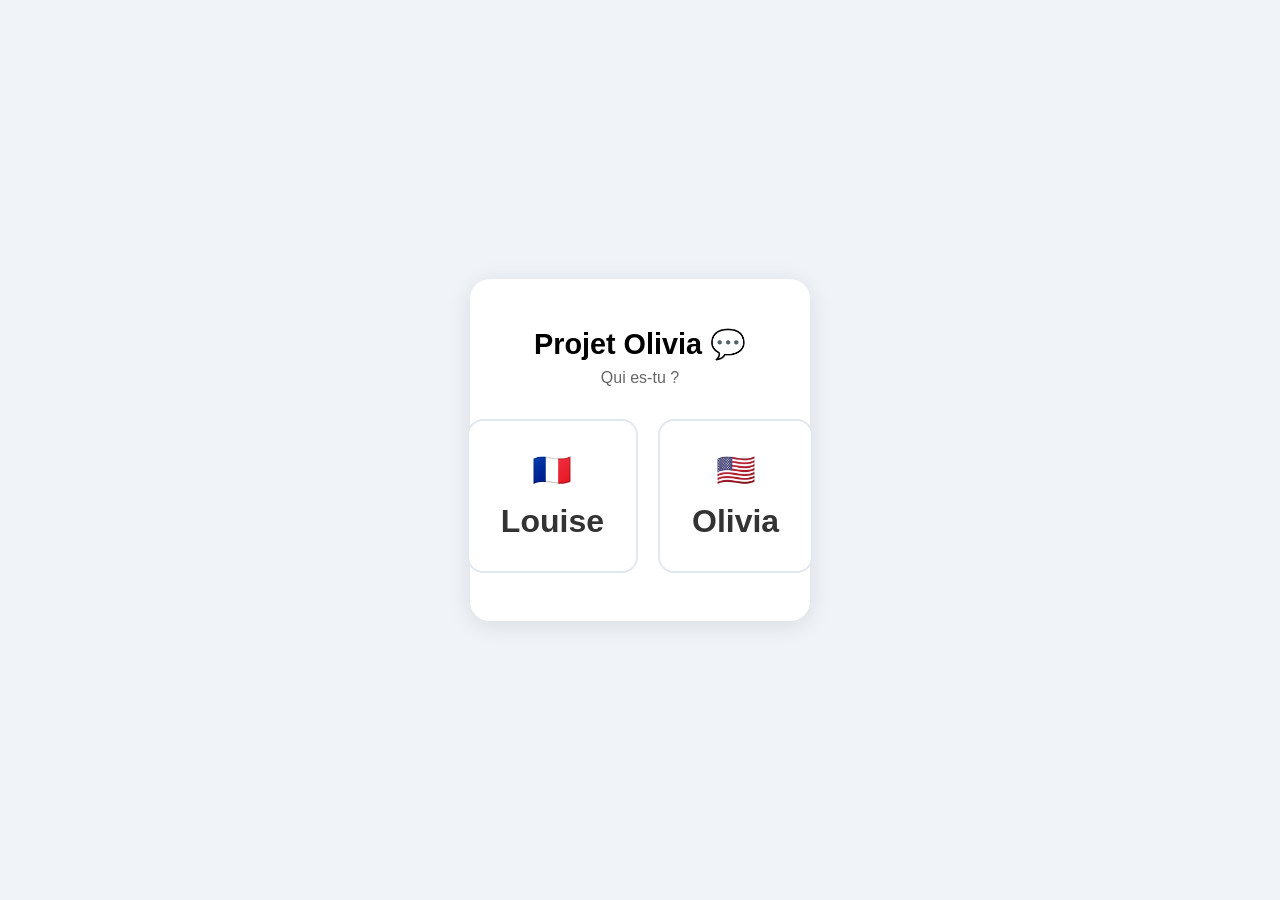
==== static/index.html @ dae7ca07 "Initial commit — Projet Olivia POC Application de conversation bilingue FR↔EN en temps réel. Transcr" ====
<!DOCTYPE html>
<html lang="fr">
<head>
  <meta charset="UTF-8" />
  <meta name="viewport" content="width=device-width, initial-scale=1.0" />
  <title>Projet Olivia 💬</title>
  <link rel="stylesheet" href="/static/style.css" />
</head>
<body>

  <!-- Écran de sélection -->
  <div id="screen-select">
    <div class="select-card">
      <h1>Projet Olivia 💬</h1>
      <p>Qui es-tu ?</p>
      <div class="select-buttons">
        <button class="btn-user" onclick="connect('louise')">
          🇫🇷<br/>Louise
        </button>
        <button class="btn-user" onclick="connect('olivia')">
          🇺🇸<br/>Olivia
        </button>
      </div>
    </div>
  </div>

  <!-- Écran de conversation -->
  <div id="screen-chat" class="hidden">
    <header>
      <div class="header-title">💬 Projet Olivia</div>
      <div class="header-status">
        <span id="status-louise" class="status-dot offline" title="Louise"></span>
        <span class="status-name">Louise</span>
        <span id="status-olivia" class="status-dot offline" title="Olivia" style="margin-left:12px"></span>
        <span class="status-name">Olivia</span>
      </div>
    </header>

    <div id="messages"></div>

    <footer>
      <div id="recording-indicator" class="hidden">🎙️ Enregistrement…</div>
      <button id="btn-mic"
        onmousedown="startRecording()"
        onmouseup="stopRecording()"
        ontouchstart="startRecording()"
        ontouchend="stopRecording()">
        🎤
      </button>
      <div class="footer-hint">Maintenir pour parler</div>
    </footer>
  </div>

  <script src="/static/app.js"></script>
</body>
</html>
---- static/style.css ----
* { box-sizing: border-box; margin: 0; padding: 0; }

body {
  font-family: -apple-system, BlinkMacSystemFont, "Segoe UI", sans-serif;
  background: #f0f4f8;
  height: 100dvh;
  display: flex;
  flex-direction: column;
}

.hidden { display: none !important; }

/* ── Écran sélection ── */
#screen-select {
  display: flex;
  align-items: center;
  justify-content: center;
  height: 100dvh;
}

.select-card {
  background: white;
  border-radius: 20px;
  padding: 48px 40px;
  text-align: center;
  box-shadow: 0 4px 24px rgba(0,0,0,0.10);
  max-width: 340px;
  width: 90%;
}

.select-card h1 { font-size: 1.8rem; margin-bottom: 8px; }
.select-card p  { color: #666; margin-bottom: 32px; }

.select-buttons { display: flex; gap: 20px; justify-content: center; }

.btn-user {
  border: 2px solid #e2e8f0;
  background: white;
  border-radius: 16px;
  padding: 24px 32px;
  font-size: 2rem;
  cursor: pointer;
  transition: all 0.15s;
  line-height: 1.6;
  font-weight: 600;
  color: #333;
}

.btn-user:hover {
  border-color: #6c63ff;
  background: #f5f3ff;
  transform: translateY(-2px);
  box-shadow: 0 4px 12px rgba(108,99,255,0.2);
}

/* ── Écran chat ── */
#screen-chat {
  display: flex;
  flex-direction: column;
  height: 100dvh;
}

header {
  background: white;
  padding: 14px 20px;
  display: flex;
  align-items: center;
  justify-content: space-between;
  box-shadow: 0 1px 4px rgba(0,0,0,0.08);
  flex-shrink: 0;
}

.header-title { font-weight: 700; font-size: 1.1rem; }

.header-status { display: flex; align-items: center; gap: 4px; font-size: 0.85rem; color: #555; }

.status-dot {
  width: 10px; height: 10px;
  border-radius: 50%;
  display: inline-block;
  transition: background 0.3s;
}
.status-dot.online  { background: #22c55e; }
.status-dot.offline { background: #cbd5e1; }

.status-name { font-size: 0.82rem; color: #888; }

/* ── Messages ── */
#messages {
  flex: 1;
  overflow-y: auto;
  padding: 16px;
  display: flex;
  flex-direction: column;
  gap: 12px;
}

.message {
  max-width: 78%;
  display: flex;
  flex-direction: column;
  gap: 4px;
}

.message.me    { align-self: flex-end; align-items: flex-end; }
.message.other { align-self: flex-start; align-items: flex-start; }

.message-bubble {
  padding: 10px 14px;
  border-radius: 16px;
  font-size: 0.95rem;
  line-height: 1.45;
}

.message.me    .message-bubble { background: #6c63ff; color: white; border-bottom-right-radius: 4px; }
.message.other .message-bubble { background: white; color: #1a1a1a; border-bottom-left-radius: 4px; box-shadow: 0 1px 3px rgba(0,0,0,0.08); }

.message-translation {
  font-size: 0.82rem;
  color: #888;
  font-style: italic;
  padding: 0 4px;
}

.message-meta {
  font-size: 0.75rem;
  color: #aaa;
  padding: 0 4px;
}

/* Message système */
.msg-system {
  text-align: center;
  font-size: 0.8rem;
  color: #aaa;
  padding: 4px 0;
}

/* ── Footer ── */
footer {
  background: white;
  padding: 16px 20px 24px;
  display: flex;
  flex-direction: column;
  align-items: center;
  gap: 8px;
  box-shadow: 0 -1px 4px rgba(0,0,0,0.06);
  flex-shrink: 0;
}

#recording-indicator {
  font-size: 0.85rem;
  color: #ef4444;
  font-weight: 600;
  animation: pulse 1s infinite;
}

@keyframes pulse {
  0%, 100% { opacity: 1; }
  50%       { opacity: 0.4; }
}

#btn-mic {
  width: 72px; height: 72px;
  border-radius: 50%;
  border: none;
  background: #6c63ff;
  font-size: 1.8rem;
  cursor: pointer;
  transition: all 0.15s;
  box-shadow: 0 4px 14px rgba(108,99,255,0.4);
  user-select: none;
  -webkit-user-select: none;
}

#btn-mic:active, #btn-mic.recording {
  background: #ef4444;
  transform: scale(0.94);
  box-shadow: 0 2px 8px rgba(239,68,68,0.4);
}

.footer-hint { font-size: 0.78rem; color: #aaa; }
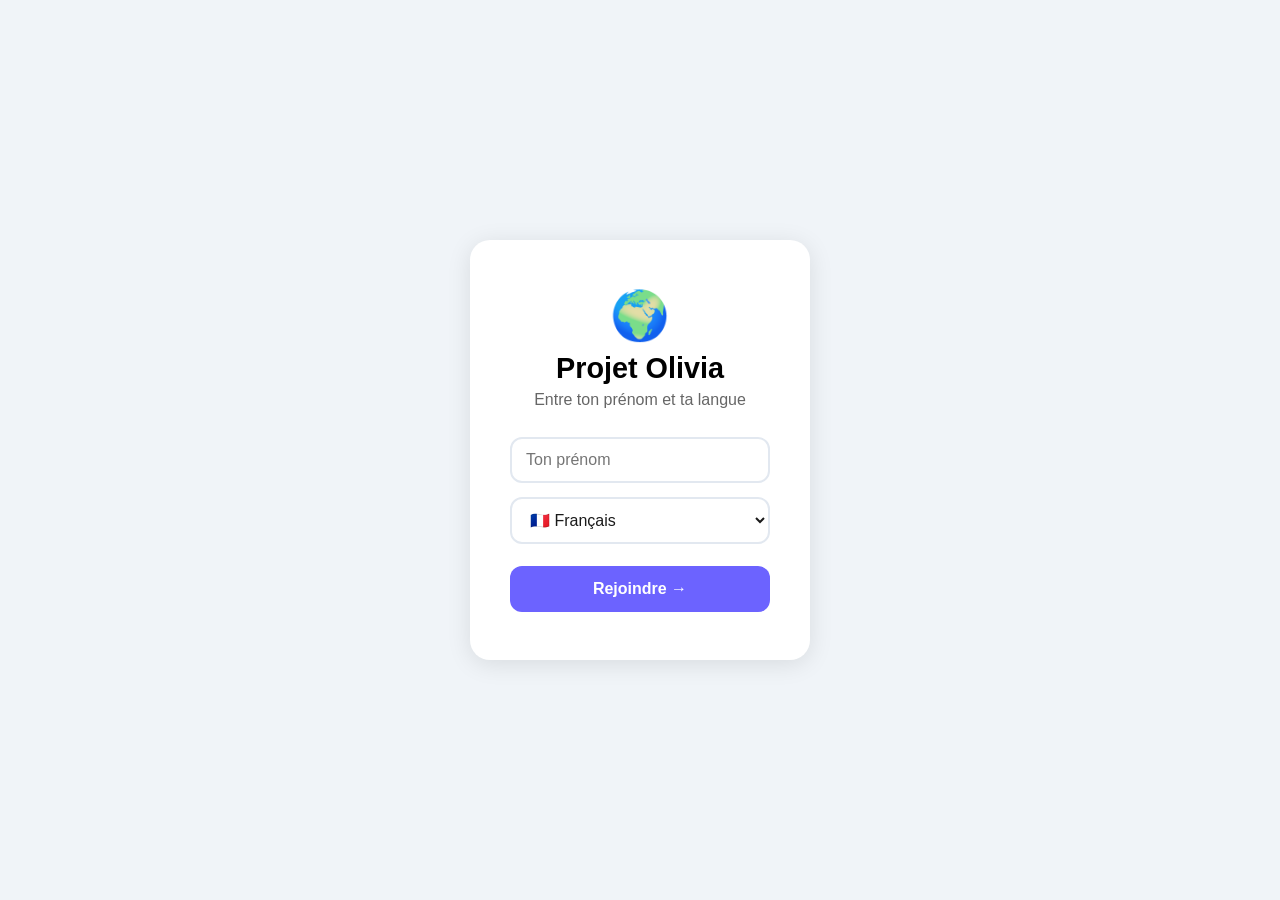
==== commit f158cb81: "Refactor: interface dynamique multilingue (14 langues) - Remplace les identités fixes Louise/Olivia " ====
--- a/static/index.html
+++ b/static/index.html
@@ -3,51 +3,74 @@
 <head>
   <meta charset="UTF-8" />
   <meta name="viewport" content="width=device-width, initial-scale=1.0" />
-  <title>Projet Olivia 💬</title>
+  <title>🌍 Projet Olivia</title>
   <link rel="stylesheet" href="/static/style.css" />
 </head>
 <body>
 
-  <!-- Écran de sélection -->
+  <!-- Écran de connexion -->
   <div id="screen-select">
     <div class="select-card">
-      <h1>Projet Olivia 💬</h1>
-      <p>Qui es-tu ?</p>
-      <div class="select-buttons">
-        <button class="btn-user" onclick="connect('louise')">
-          🇫🇷<br/>Louise
-        </button>
-        <button class="btn-user" onclick="connect('olivia')">
-          🇺🇸<br/>Olivia
-        </button>
+      <div class="app-logo">🌍</div>
+      <h1>Projet Olivia</h1>
+      <p>Entre ton prénom et ta langue</p>
+
+      <div class="form-group">
+        <input id="input-name" type="text" placeholder="Ton prénom" maxlength="20" autocomplete="off"
+          onkeydown="if(event.key==='Enter') connectUser()" />
       </div>
+
+      <div class="form-group">
+        <select id="select-lang">
+          <option value="fr">🇫🇷 Français</option>
+          <option value="en">🇬🇧 English</option>
+          <option value="es">🇪🇸 Español</option>
+          <option value="de">🇩🇪 Deutsch</option>
+          <option value="it">🇮🇹 Italiano</option>
+          <option value="pt">🇵🇹 Português</option>
+          <option value="nl">🇳🇱 Nederlands</option>
+          <option value="pl">🇵🇱 Polski</option>
+          <option value="ru">🇷🇺 Русский</option>
+          <option value="zh">🇨🇳 中文</option>
+          <option value="ja">🇯🇵 日本語</option>
+          <option value="ar">🇸🇦 العربية</option>
+          <option value="ko">🇰🇷 한국어</option>
+          <option value="tr">🇹🇷 Türkçe</option>
+        </select>
+      </div>
+
+      <button class="btn-join" onclick="connectUser()">Rejoindre →</button>
     </div>
   </div>
 
   <!-- Écran de conversation -->
   <div id="screen-chat" class="hidden">
     <header>
-      <div class="header-title">💬 Projet Olivia</div>
-      <div class="header-status">
-        <span id="status-louise" class="status-dot offline" title="Louise"></span>
-        <span class="status-name">Louise</span>
-        <span id="status-olivia" class="status-dot offline" title="Olivia" style="margin-left:12px"></span>
-        <span class="status-name">Olivia</span>
-      </div>
+      <div class="header-title">🌍 Projet Olivia</div>
+      <div id="header-users" class="header-users"></div>
     </header>
 
     <div id="messages"></div>
 
     <footer>
       <div id="recording-indicator" class="hidden">🎙️ Enregistrement…</div>
-      <button id="btn-mic"
-        onmousedown="startRecording()"
-        onmouseup="stopRecording()"
-        ontouchstart="startRecording()"
-        ontouchend="stopRecording()">
-        🎤
-      </button>
-      <div class="footer-hint">Maintenir pour parler</div>
+      <div id="vad-listening" class="hidden">👂 En écoute…</div>
+      <div class="footer-controls">
+        <button id="btn-vad" onclick="toggleVAD()" title="Activer la détection automatique">
+          🤖
+        </button>
+        <button id="btn-mic"
+          onmousedown="startRecording()"
+          onmouseup="stopRecording()"
+          ontouchstart="startRecording()"
+          ontouchend="stopRecording()">
+          🎤
+        </button>
+        <button id="btn-tts" onclick="toggleTTS()" title="Activer/désactiver la lecture vocale">
+          🔊
+        </button>
+      </div>
+      <div class="footer-hint">🤖 Auto · 🎤 Maintenir pour parler · 🔊 Lecture vocale</div>
     </footer>
   </div>
 
--- a/static/style.css
+++ b/static/style.css
@@ -28,29 +28,48 @@
   width: 90%;
 }
 
-.select-card h1 { font-size: 1.8rem; margin-bottom: 8px; }
-.select-card p  { color: #666; margin-bottom: 32px; }
-
-.select-buttons { display: flex; gap: 20px; justify-content: center; }
-
-.btn-user {
+.app-logo { font-size: 3rem; margin-bottom: 8px; }
+.select-card h1 { font-size: 1.8rem; margin-bottom: 6px; }
+.select-card p  { color: #666; margin-bottom: 28px; }
+
+.form-group { margin-bottom: 14px; text-align: left; }
+
+.form-group input,
+.form-group select {
+  width: 100%;
+  padding: 12px 14px;
   border: 2px solid #e2e8f0;
-  background: white;
-  border-radius: 16px;
-  padding: 24px 32px;
-  font-size: 2rem;
-  cursor: pointer;
-  transition: all 0.15s;
-  line-height: 1.6;
-  font-weight: 600;
-  color: #333;
-}
-
-.btn-user:hover {
+  border-radius: 12px;
+  font-size: 1rem;
+  outline: none;
+  transition: border-color 0.15s;
+  background: white;
+  color: #1a1a1a;
+}
+
+.form-group input:focus,
+.form-group select:focus {
   border-color: #6c63ff;
-  background: #f5f3ff;
-  transform: translateY(-2px);
-  box-shadow: 0 4px 12px rgba(108,99,255,0.2);
+}
+
+.btn-join {
+  width: 100%;
+  padding: 14px;
+  background: #6c63ff;
+  color: white;
+  border: none;
+  border-radius: 12px;
+  font-size: 1rem;
+  font-weight: 600;
+  cursor: pointer;
+  margin-top: 8px;
+  transition: all 0.15s;
+}
+
+.btn-join:hover {
+  background: #5a52d5;
+  transform: translateY(-1px);
+  box-shadow: 0 4px 12px rgba(108,99,255,0.3);
 }
 
 /* ── Écran chat ── */
@@ -72,7 +91,21 @@
 
 .header-title { font-weight: 700; font-size: 1.1rem; }
 
-.header-status { display: flex; align-items: center; gap: 4px; font-size: 0.85rem; color: #555; }
+.header-users { display: flex; align-items: center; gap: 8px; flex-wrap: wrap; justify-content: flex-end; }
+
+.header-user {
+  font-size: 0.82rem;
+  background: #f1f5f9;
+  border-radius: 20px;
+  padding: 3px 10px;
+  color: #555;
+}
+
+.header-user.me {
+  background: #ede9fe;
+  color: #6c63ff;
+  font-weight: 600;
+}
 
 .status-dot {
   width: 10px; height: 10px;
@@ -148,11 +181,24 @@
   flex-shrink: 0;
 }
 
+.footer-controls {
+  display: flex;
+  gap: 16px;
+  align-items: center;
+}
+
 #recording-indicator {
   font-size: 0.85rem;
   color: #ef4444;
   font-weight: 600;
   animation: pulse 1s infinite;
+}
+
+#vad-listening {
+  font-size: 0.85rem;
+  color: #22c55e;
+  font-weight: 600;
+  animation: pulse 2s infinite;
 }
 
 @keyframes pulse {
@@ -179,4 +225,44 @@
   box-shadow: 0 2px 8px rgba(239,68,68,0.4);
 }
 
+#btn-vad {
+  width: 48px; height: 48px;
+  border-radius: 50%;
+  border: 2px solid #e2e8f0;
+  background: white;
+  font-size: 1.3rem;
+  cursor: pointer;
+  transition: all 0.15s;
+  user-select: none;
+  -webkit-user-select: none;
+}
+
+#btn-vad.active {
+  background: #f0fdf4;
+  border-color: #22c55e;
+  box-shadow: 0 0 0 4px rgba(34,197,94,0.15);
+  animation: pulse 2s infinite;
+}
+
+#btn-tts {
+  width: 48px; height: 48px;
+  border-radius: 50%;
+  border: 2px solid #e2e8f0;
+  background: white;
+  font-size: 1.3rem;
+  cursor: pointer;
+  transition: all 0.15s;
+  user-select: none;
+  -webkit-user-select: none;
+}
+
+#btn-tts.active {
+  background: #f0fdf4;
+  border-color: #22c55e;
+}
+
+#btn-tts.muted {
+  opacity: 0.4;
+}
+
 .footer-hint { font-size: 0.78rem; color: #aaa; }
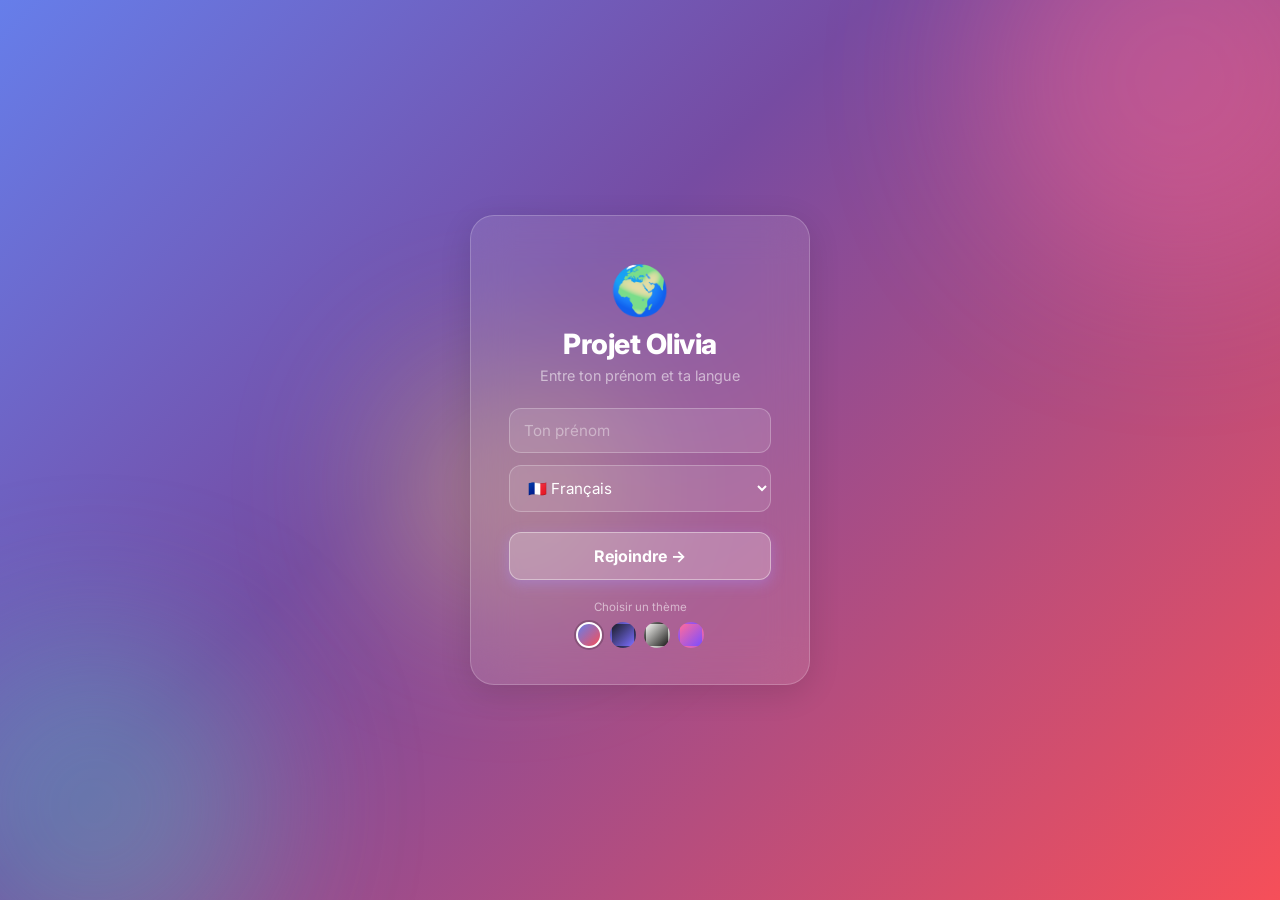
==== commit 0af75819: "Ajoute 4 thèmes visuels sélectionnables par l'utilisateur - Glassmorphism, Dark mode, Minimaliste, V" ====
--- a/static/index.html
+++ b/static/index.html
@@ -4,11 +4,21 @@
   <meta charset="UTF-8" />
   <meta name="viewport" content="width=device-width, initial-scale=1.0" />
   <title>🌍 Projet Olivia</title>
+  <link rel="preconnect" href="https://fonts.googleapis.com">
+  <link rel="preconnect" href="https://fonts.gstatic.com" crossorigin>
+  <link href="https://fonts.googleapis.com/css2?family=Inter:wght@400;500;600;700&family=DM+Sans:wght@400;500;600;700&family=Nunito:wght@400;600;700;800&display=swap" rel="stylesheet">
   <link rel="stylesheet" href="/static/style.css" />
 </head>
 <body>
 
-  <!-- Écran de connexion -->
+  <!-- Fond dégradé thème Glass -->
+  <div id="glass-bg">
+    <div class="blob blob1"></div>
+    <div class="blob blob2"></div>
+    <div class="blob blob3"></div>
+  </div>
+
+  <!-- ── Écran de connexion ── -->
   <div id="screen-select">
     <div class="select-card">
       <div class="app-logo">🌍</div>
@@ -24,30 +34,46 @@
         <select id="select-lang">
           <option value="fr">🇫🇷 Français</option>
           <option value="en">🇬🇧 English</option>
+          <option value="zh">🇨🇳 中文 (Mandarin)</option>
+          <option value="ar">🇸🇦 العربية (Arabe)</option>
+          <option value="ru">🇷🇺 Русский (Russe)</option>
           <option value="es">🇪🇸 Español</option>
-          <option value="de">🇩🇪 Deutsch</option>
           <option value="it">🇮🇹 Italiano</option>
           <option value="pt">🇵🇹 Português</option>
-          <option value="nl">🇳🇱 Nederlands</option>
-          <option value="pl">🇵🇱 Polski</option>
-          <option value="ru">🇷🇺 Русский</option>
-          <option value="zh">🇨🇳 中文</option>
-          <option value="ja">🇯🇵 日本語</option>
-          <option value="ar">🇸🇦 العربية</option>
-          <option value="ko">🇰🇷 한국어</option>
-          <option value="tr">🇹🇷 Türkçe</option>
         </select>
       </div>
 
       <button class="btn-join" onclick="connectUser()">Rejoindre →</button>
+
+      <div class="theme-picker-label">Choisir un thème</div>
+      <div class="theme-picker">
+        <div class="theme-swatch" data-theme="glass"   data-label="Glass"    onclick="setTheme('glass')"   title="Glassmorphism"></div>
+        <div class="theme-swatch" data-theme="dark"    data-label="Dark"     onclick="setTheme('dark')"    title="Dark mode"></div>
+        <div class="theme-swatch" data-theme="minimal" data-label="Minimal"  onclick="setTheme('minimal')" title="Minimaliste"></div>
+        <div class="theme-swatch" data-theme="vivid"   data-label="Vivid"    onclick="setTheme('vivid')"   title="Coloré"></div>
+      </div>
     </div>
   </div>
 
-  <!-- Écran de conversation -->
+  <!-- ── Écran de conversation ── -->
   <div id="screen-chat" class="hidden">
     <header>
-      <div class="header-title">🌍 Projet Olivia</div>
-      <div id="header-users" class="header-users"></div>
+      <div class="header-left">
+        <div class="header-logo-box">🌍</div>
+        <div class="header-title">Projet Olivia</div>
+      </div>
+      <div class="header-right">
+        <div id="header-users" class="header-users"></div>
+        <div style="position:relative;">
+          <button id="btn-theme" onclick="toggleThemeDropdown()" title="Changer de thème">🎨</button>
+          <div class="theme-dropdown hidden" id="theme-dropdown">
+            <div class="theme-swatch" data-theme="glass"   onclick="setTheme('glass');closeThemeDropdown()"   title="Glass"></div>
+            <div class="theme-swatch" data-theme="dark"    onclick="setTheme('dark');closeThemeDropdown()"    title="Dark"></div>
+            <div class="theme-swatch" data-theme="minimal" onclick="setTheme('minimal');closeThemeDropdown()" title="Minimal"></div>
+            <div class="theme-swatch" data-theme="vivid"   onclick="setTheme('vivid');closeThemeDropdown()"   title="Vivid"></div>
+          </div>
+        </div>
+      </div>
     </header>
 
     <div id="messages"></div>
@@ -56,19 +82,13 @@
       <div id="recording-indicator" class="hidden">🎙️ Enregistrement…</div>
       <div id="vad-listening" class="hidden">👂 En écoute…</div>
       <div class="footer-controls">
-        <button id="btn-vad" onclick="toggleVAD()" title="Activer la détection automatique">
-          🤖
-        </button>
+        <button id="btn-vad" onclick="toggleVAD()" title="Détection automatique de la voix">🤖</button>
         <button id="btn-mic"
           onmousedown="startRecording()"
           onmouseup="stopRecording()"
           ontouchstart="startRecording()"
-          ontouchend="stopRecording()">
-          🎤
-        </button>
-        <button id="btn-tts" onclick="toggleTTS()" title="Activer/désactiver la lecture vocale">
-          🔊
-        </button>
+          ontouchend="stopRecording()">🎤</button>
+        <button id="btn-tts" onclick="toggleTTS()" title="Lecture vocale">🔊</button>
       </div>
       <div class="footer-hint">🤖 Auto · 🎤 Maintenir pour parler · 🔊 Lecture vocale</div>
     </footer>
--- a/static/style.css
+++ b/static/style.css
@@ -1,16 +1,270 @@
+/* ── Reset & base ── */
 * { box-sizing: border-box; margin: 0; padding: 0; }
 
 body {
-  font-family: -apple-system, BlinkMacSystemFont, "Segoe UI", sans-serif;
-  background: #f0f4f8;
+  font-family: var(--font);
+  background: var(--bg);
   height: 100dvh;
   display: flex;
   flex-direction: column;
+  overflow: hidden;
+  color: var(--text);
+  transition: background 0.3s;
 }
 
 .hidden { display: none !important; }
 
-/* ── Écran sélection ── */
+/* ════════════════════════════════════════
+   THÈMES — variables CSS
+   ════════════════════════════════════════ */
+
+/* ── 1. Glassmorphism (défaut) ── */
+[data-theme="glass"], :root {
+  --font: 'Inter', -apple-system, sans-serif;
+  --bg: transparent;
+  --surface: rgba(255,255,255,0.12);
+  --surface2: rgba(255,255,255,0.08);
+  --border: rgba(255,255,255,0.22);
+  --text: #ffffff;
+  --text-muted: rgba(255,255,255,0.55);
+  --text-dim: rgba(255,255,255,0.38);
+  --accent: rgba(255,255,255,0.25);
+  --accent-solid: #a78bfa;
+  --me-bubble: rgba(255,255,255,0.22);
+  --me-border: rgba(255,255,255,0.35);
+  --other-bubble: rgba(0,0,0,0.18);
+  --other-border: rgba(255,255,255,0.1);
+  --btn-mic: linear-gradient(135deg,#a78bfa,#ec4899);
+  --btn-mic-shadow: rgba(167,139,250,0.4);
+  --btn-sm-bg: rgba(255,255,255,0.12);
+  --btn-sm-border: rgba(255,255,255,0.22);
+  --btn-active-bg: rgba(74,222,128,0.2);
+  --btn-active-border: rgba(74,222,128,0.5);
+  --online-dot: #4ade80;
+  --pill-me-bg: rgba(255,255,255,0.25);
+  --pill-me-border: rgba(255,255,255,0.5);
+  --pill-me-text: #ffffff;
+  --pill-other-bg: rgba(255,255,255,0.12);
+  --pill-other-border: rgba(255,255,255,0.2);
+  --pill-other-text: rgba(255,255,255,0.8);
+  --input-bg: rgba(255,255,255,0.1);
+  --input-border: rgba(255,255,255,0.25);
+  --input-focus: rgba(255,255,255,0.55);
+  --input-text: #ffffff;
+  --input-placeholder: rgba(255,255,255,0.4);
+  --join-bg: rgba(255,255,255,0.22);
+  --join-border: rgba(255,255,255,0.4);
+  --join-text: #ffffff;
+  --card-bg: rgba(255,255,255,0.1);
+  --card-border: rgba(255,255,255,0.2);
+  --scrollbar: rgba(255,255,255,0.2);
+  --system-color: rgba(255,255,255,0.45);
+  --translation-color: rgba(255,255,255,0.52);
+  --meta-color: rgba(255,255,255,0.35);
+  --footer-hint: rgba(255,255,255,0.35);
+}
+
+/* ── 2. Dark Mode ── */
+[data-theme="dark"] {
+  --font: 'Inter', -apple-system, sans-serif;
+  --bg: #0f1117;
+  --surface: #1a1d27;
+  --surface2: #21253a;
+  --border: #2d3147;
+  --text: #e8eaf6;
+  --text-muted: #5c6080;
+  --text-dim: #8890b0;
+  --accent-solid: #7c6fff;
+  --me-bubble: #7c6fff;
+  --me-border: transparent;
+  --other-bubble: #21253a;
+  --other-border: #2d3147;
+  --btn-mic: linear-gradient(135deg,#7c6fff,#b06fff);
+  --btn-mic-shadow: rgba(124,111,255,0.4);
+  --btn-sm-bg: #21253a;
+  --btn-sm-border: #2d3147;
+  --btn-active-bg: rgba(0,229,160,0.1);
+  --btn-active-border: #00e5a0;
+  --online-dot: #00e5a0;
+  --pill-me-bg: rgba(124,111,255,0.15);
+  --pill-me-border: rgba(124,111,255,0.4);
+  --pill-me-text: #7c6fff;
+  --pill-other-bg: #21253a;
+  --pill-other-border: #2d3147;
+  --pill-other-text: #8890b0;
+  --input-bg: #21253a;
+  --input-border: #2d3147;
+  --input-focus: #7c6fff;
+  --input-text: #e8eaf6;
+  --input-placeholder: #5c6080;
+  --join-bg: linear-gradient(135deg,#7c6fff,#b06fff);
+  --join-border: transparent;
+  --join-text: #ffffff;
+  --card-bg: #1a1d27;
+  --card-border: #2d3147;
+  --scrollbar: #2d3147;
+  --system-color: #5c6080;
+  --translation-color: #5c6080;
+  --meta-color: #3d4260;
+  --footer-hint: #5c6080;
+}
+
+/* ── 3. Minimaliste ── */
+[data-theme="minimal"] {
+  --font: 'DM Sans', -apple-system, sans-serif;
+  --bg: #f8f8f5;
+  --surface: #ffffff;
+  --surface2: #f4f4f0;
+  --border: #e8e8e2;
+  --text: #1a1a18;
+  --text-muted: #9a9a94;
+  --text-dim: #c0c0ba;
+  --accent-solid: #1a1a18;
+  --me-bubble: #1a1a18;
+  --me-border: transparent;
+  --other-bubble: #ffffff;
+  --other-border: #e8e8e2;
+  --btn-mic: #1a1a18;
+  --btn-mic-shadow: rgba(0,0,0,0.18);
+  --btn-sm-bg: #f4f4f0;
+  --btn-sm-border: #e8e8e2;
+  --btn-active-bg: #f0fdf4;
+  --btn-active-border: #22c55e;
+  --online-dot: #22c55e;
+  --pill-me-bg: #1a1a18;
+  --pill-me-border: #1a1a18;
+  --pill-me-text: #ffffff;
+  --pill-other-bg: #f4f4f0;
+  --pill-other-border: #e8e8e2;
+  --pill-other-text: #9a9a94;
+  --input-bg: #f4f4f0;
+  --input-border: #e8e8e2;
+  --input-focus: #1a1a18;
+  --input-text: #1a1a18;
+  --input-placeholder: #c0c0ba;
+  --join-bg: #1a1a18;
+  --join-border: transparent;
+  --join-text: #ffffff;
+  --card-bg: #ffffff;
+  --card-border: #e8e8e2;
+  --scrollbar: #e8e8e2;
+  --system-color: #c0c0ba;
+  --translation-color: #b0b0aa;
+  --meta-color: #c0c0ba;
+  --footer-hint: #c0c0ba;
+}
+
+/* ── 4. Vivid ── */
+[data-theme="vivid"] {
+  --font: 'Nunito', -apple-system, sans-serif;
+  --bg: #fff9f0;
+  --surface: #ffffff;
+  --surface2: #fdf5ff;
+  --border: #f0e8ff;
+  --text: #2d2d2d;
+  --text-muted: #b0a0c0;
+  --text-dim: #c4b0d0;
+  --accent-solid: #7c4dff;
+  --me-bubble: linear-gradient(135deg,#7c4dff,#e040fb);
+  --me-border: transparent;
+  --other-bubble: #ffffff;
+  --other-border: #f0e8ff;
+  --btn-mic: linear-gradient(135deg,#ff6b9d,#ffa500);
+  --btn-mic-shadow: rgba(255,107,157,0.4);
+  --btn-sm-bg: #f8f0ff;
+  --btn-sm-border: #e8d5ff;
+  --btn-active-bg: #e8fdf0;
+  --btn-active-border: #86efac;
+  --online-dot: #22c55e;
+  --pill-me-bg: #ede9fe;
+  --pill-me-border: #c4b5fd;
+  --pill-me-text: #7c4dff;
+  --pill-other-bg: #fff3e0;
+  --pill-other-border: #fcd9a0;
+  --pill-other-text: #c06000;
+  --input-bg: #fdf8ff;
+  --input-border: #e8d5ff;
+  --input-focus: #7c4dff;
+  --input-text: #2d2d2d;
+  --input-placeholder: #c4b0d0;
+  --join-bg: linear-gradient(135deg,#7c4dff,#e040fb);
+  --join-border: transparent;
+  --join-text: #ffffff;
+  --card-bg: #ffffff;
+  --card-border: #f0e8ff;
+  --scrollbar: #e8d5ff;
+  --system-color: #c4b0d0;
+  --translation-color: #b8a8c8;
+  --meta-color: #c4b0d0;
+  --footer-hint: #c4b0d0;
+}
+
+/* ════════════════════════════════════════
+   FOND THÈME GLASS
+   ════════════════════════════════════════ */
+#glass-bg {
+  position: fixed; inset: 0; z-index: -1;
+  background: linear-gradient(135deg, #667eea 0%, #764ba2 40%, #f64f59 100%);
+  display: none;
+}
+[data-theme="glass"] #glass-bg { display: block; }
+
+.blob {
+  position: absolute;
+  border-radius: 50%;
+  filter: blur(80px);
+  opacity: 0.35;
+}
+.blob1 { width: 400px; height: 400px; background: #ff6b9d; top: -120px; right: -100px; }
+.blob2 { width: 350px; height: 350px; background: #4ecdc4; bottom: -80px; left: -80px; }
+.blob3 { width: 250px; height: 250px; background: #ffe66d; top: 40%; left: 30%; }
+
+/* ════════════════════════════════════════
+   SÉLECTEUR DE THÈME
+   ════════════════════════════════════════ */
+.theme-picker {
+  display: flex;
+  gap: 8px;
+  align-items: center;
+  justify-content: center;
+}
+
+.theme-swatch {
+  width: 26px; height: 26px;
+  border-radius: 50%;
+  cursor: pointer;
+  border: 2px solid transparent;
+  transition: all 0.15s;
+  position: relative;
+}
+
+.theme-swatch:hover { transform: scale(1.15); }
+.theme-swatch.active { border-color: white; box-shadow: 0 0 0 2px rgba(0,0,0,0.2); }
+
+.theme-swatch[data-theme="glass"]   { background: linear-gradient(135deg, #667eea, #f64f59); }
+.theme-swatch[data-theme="dark"]    { background: linear-gradient(135deg, #1a1d27, #7c6fff); }
+.theme-swatch[data-theme="minimal"] { background: linear-gradient(135deg, #f8f8f5, #1a1a18); }
+.theme-swatch[data-theme="vivid"]   { background: linear-gradient(135deg, #ff6b9d, #7c4dff); }
+
+/* ── Étiquette au survol ── */
+.theme-swatch::after {
+  content: attr(data-label);
+  position: absolute;
+  bottom: -22px;
+  left: 50%;
+  transform: translateX(-50%);
+  font-size: 0.6rem;
+  white-space: nowrap;
+  color: var(--text-muted);
+  opacity: 0;
+  transition: opacity 0.15s;
+  pointer-events: none;
+}
+.theme-swatch:hover::after { opacity: 1; }
+
+/* ════════════════════════════════════════
+   ÉCRAN DE CONNEXION
+   ════════════════════════════════════════ */
 #screen-select {
   display: flex;
   align-items: center;
@@ -19,117 +273,244 @@
 }
 
 .select-card {
-  background: white;
-  border-radius: 20px;
-  padding: 48px 40px;
+  background: var(--card-bg);
+  border: 1px solid var(--card-border);
+  border-radius: 24px;
+  padding: 44px 38px 36px;
   text-align: center;
-  box-shadow: 0 4px 24px rgba(0,0,0,0.10);
   max-width: 340px;
   width: 90%;
-}
-
-.app-logo { font-size: 3rem; margin-bottom: 8px; }
-.select-card h1 { font-size: 1.8rem; margin-bottom: 6px; }
-.select-card p  { color: #666; margin-bottom: 28px; }
-
-.form-group { margin-bottom: 14px; text-align: left; }
+  backdrop-filter: blur(20px);
+  -webkit-backdrop-filter: blur(20px);
+  box-shadow: 0 8px 32px rgba(0,0,0,0.12);
+}
+
+.app-logo {
+  font-size: 3rem;
+  margin-bottom: 8px;
+}
+[data-theme="dark"] .app-logo-inner,
+[data-theme="vivid"] .app-logo-inner {
+  display: inline-block;
+  padding: 12px;
+  border-radius: 20px;
+  background: var(--btn-mic);
+  box-shadow: 0 6px 20px var(--btn-mic-shadow);
+}
+
+.select-card h1 {
+  font-size: 1.75rem;
+  font-weight: 800;
+  color: var(--text);
+  margin-bottom: 6px;
+  letter-spacing: -0.5px;
+}
+
+[data-theme="vivid"] .select-card h1 {
+  background: linear-gradient(135deg,#7c4dff,#ff6b9d);
+  -webkit-background-clip: text;
+  -webkit-text-fill-color: transparent;
+  background-clip: text;
+}
+
+.select-card p {
+  color: var(--text-muted);
+  font-size: 0.9rem;
+  margin-bottom: 24px;
+}
+
+.form-group { margin-bottom: 12px; text-align: left; }
 
 .form-group input,
 .form-group select {
   width: 100%;
   padding: 12px 14px;
-  border: 2px solid #e2e8f0;
+  background: var(--input-bg);
+  border: 1.5px solid var(--input-border);
   border-radius: 12px;
-  font-size: 1rem;
+  font-size: 0.95rem;
+  color: var(--input-text);
   outline: none;
   transition: border-color 0.15s;
-  background: white;
-  color: #1a1a1a;
-}
+  font-family: var(--font);
+}
+
+.form-group input::placeholder { color: var(--input-placeholder); }
 
 .form-group input:focus,
-.form-group select:focus {
-  border-color: #6c63ff;
+.form-group select:focus { border-color: var(--input-focus); }
+
+[data-theme="glass"] .form-group select option,
+[data-theme="dark"] .form-group select option {
+  background: #3a2060;
+  color: white;
 }
 
 .btn-join {
   width: 100%;
-  padding: 14px;
-  background: #6c63ff;
-  color: white;
-  border: none;
+  padding: 13px;
+  background: var(--join-bg);
+  border: 1.5px solid var(--join-border);
   border-radius: 12px;
+  color: var(--join-text);
   font-size: 1rem;
-  font-weight: 600;
+  font-weight: 700;
   cursor: pointer;
   margin-top: 8px;
   transition: all 0.15s;
-}
-
-.btn-join:hover {
-  background: #5a52d5;
-  transform: translateY(-1px);
-  box-shadow: 0 4px 12px rgba(108,99,255,0.3);
-}
-
-/* ── Écran chat ── */
+  font-family: var(--font);
+  box-shadow: 0 4px 14px var(--btn-mic-shadow, rgba(0,0,0,0.1));
+}
+
+.btn-join:hover { opacity: 0.9; transform: translateY(-1px); }
+
+.theme-picker-label {
+  font-size: 0.72rem;
+  color: var(--text-muted);
+  margin-bottom: 8px;
+  margin-top: 20px;
+}
+
+/* ════════════════════════════════════════
+   ÉCRAN CHAT
+   ════════════════════════════════════════ */
 #screen-chat {
   display: flex;
   flex-direction: column;
   height: 100dvh;
 }
 
+/* ── Header ── */
 header {
-  background: white;
-  padding: 14px 20px;
+  background: var(--surface);
+  padding: 13px 18px;
   display: flex;
   align-items: center;
   justify-content: space-between;
-  box-shadow: 0 1px 4px rgba(0,0,0,0.08);
+  border-bottom: 1px solid var(--border);
   flex-shrink: 0;
-}
-
-.header-title { font-weight: 700; font-size: 1.1rem; }
-
-.header-users { display: flex; align-items: center; gap: 8px; flex-wrap: wrap; justify-content: flex-end; }
+  backdrop-filter: blur(20px);
+  -webkit-backdrop-filter: blur(20px);
+  gap: 10px;
+}
+
+.header-left {
+  display: flex;
+  align-items: center;
+  gap: 10px;
+  flex-shrink: 0;
+}
+
+.header-logo-box {
+  width: 34px; height: 34px;
+  border-radius: 10px;
+  background: var(--btn-mic);
+  display: flex; align-items: center; justify-content: center;
+  font-size: 1.1rem;
+  flex-shrink: 0;
+}
+
+.header-title {
+  font-weight: 700;
+  font-size: 0.95rem;
+  color: var(--text);
+}
+
+.header-right {
+  display: flex;
+  align-items: center;
+  gap: 10px;
+}
+
+.header-users {
+  display: flex;
+  align-items: center;
+  gap: 6px;
+  flex-wrap: wrap;
+  justify-content: flex-end;
+}
 
 .header-user {
-  font-size: 0.82rem;
-  background: #f1f5f9;
+  font-size: 0.78rem;
+  background: var(--pill-other-bg);
+  border: 1.5px solid var(--pill-other-border);
   border-radius: 20px;
-  padding: 3px 10px;
-  color: #555;
+  padding: 4px 10px;
+  color: var(--pill-other-text);
+  font-weight: 500;
+  display: flex; align-items: center; gap: 5px;
 }
 
 .header-user.me {
-  background: #ede9fe;
-  color: #6c63ff;
-  font-weight: 600;
-}
-
-.status-dot {
-  width: 10px; height: 10px;
+  background: var(--pill-me-bg);
+  border-color: var(--pill-me-border);
+  color: var(--pill-me-text);
+  font-weight: 700;
+}
+
+.user-dot {
+  width: 6px; height: 6px;
   border-radius: 50%;
-  display: inline-block;
-  transition: background 0.3s;
-}
-.status-dot.online  { background: #22c55e; }
-.status-dot.offline { background: #cbd5e1; }
-
-.status-name { font-size: 0.82rem; color: #888; }
+  background: var(--online-dot);
+  box-shadow: 0 0 5px var(--online-dot);
+  flex-shrink: 0;
+}
+
+/* Bouton thème dans header */
+#btn-theme {
+  width: 30px; height: 30px;
+  border-radius: 50%;
+  background: var(--btn-sm-bg);
+  border: 1px solid var(--btn-sm-border);
+  color: var(--text-muted);
+  font-size: 0.85rem;
+  cursor: pointer;
+  display: flex; align-items: center; justify-content: center;
+  flex-shrink: 0;
+  transition: all 0.15s;
+  position: relative;
+}
+
+#btn-theme:hover { background: var(--surface2); }
+
+.theme-dropdown {
+  position: absolute;
+  top: 38px; right: 0;
+  background: var(--surface);
+  border: 1px solid var(--border);
+  border-radius: 14px;
+  padding: 10px;
+  display: flex;
+  gap: 8px;
+  box-shadow: 0 8px 24px rgba(0,0,0,0.15);
+  z-index: 100;
+  backdrop-filter: blur(20px);
+  -webkit-backdrop-filter: blur(20px);
+}
 
 /* ── Messages ── */
 #messages {
   flex: 1;
   overflow-y: auto;
-  padding: 16px;
+  padding: 18px 16px;
   display: flex;
   flex-direction: column;
-  gap: 12px;
+  gap: 14px;
+}
+
+#messages::-webkit-scrollbar { width: 3px; }
+#messages::-webkit-scrollbar-track { background: transparent; }
+#messages::-webkit-scrollbar-thumb { background: var(--scrollbar); border-radius: 3px; }
+
+.msg-system {
+  text-align: center;
+  font-size: 0.73rem;
+  color: var(--system-color);
+  padding: 2px 0;
 }
 
 .message {
-  max-width: 78%;
+  max-width: 76%;
   display: flex;
   flex-direction: column;
   gap: 4px;
@@ -138,65 +519,83 @@
 .message.me    { align-self: flex-end; align-items: flex-end; }
 .message.other { align-self: flex-start; align-items: flex-start; }
 
+.message-sender {
+  font-size: 0.71rem;
+  color: var(--text-muted);
+  padding: 0 4px;
+  font-weight: 600;
+}
+
 .message-bubble {
-  padding: 10px 14px;
-  border-radius: 16px;
-  font-size: 0.95rem;
-  line-height: 1.45;
-}
-
-.message.me    .message-bubble { background: #6c63ff; color: white; border-bottom-right-radius: 4px; }
-.message.other .message-bubble { background: white; color: #1a1a1a; border-bottom-left-radius: 4px; box-shadow: 0 1px 3px rgba(0,0,0,0.08); }
+  padding: 11px 15px;
+  border-radius: 18px;
+  font-size: 0.93rem;
+  line-height: 1.5;
+}
+
+.message.me .message-bubble {
+  background: var(--me-bubble);
+  color: white;
+  border: 1px solid var(--me-border);
+  border-bottom-right-radius: 5px;
+}
+
+.message.other .message-bubble {
+  background: var(--other-bubble);
+  color: var(--text);
+  border: 1px solid var(--other-border);
+  border-bottom-left-radius: 5px;
+}
+
+[data-theme="minimal"] .message.me .message-bubble { color: #ffffff; }
 
 .message-translation {
-  font-size: 0.82rem;
-  color: #888;
+  font-size: 0.78rem;
+  color: var(--translation-color);
   font-style: italic;
   padding: 0 4px;
 }
 
+.message-translation::before { content: "→ "; }
+
+.message-footer {}
+
 .message-meta {
-  font-size: 0.75rem;
-  color: #aaa;
+  font-size: 0.68rem;
+  color: var(--meta-color);
   padding: 0 4px;
-}
-
-/* Message système */
-.msg-system {
-  text-align: center;
-  font-size: 0.8rem;
-  color: #aaa;
-  padding: 4px 0;
 }
 
 /* ── Footer ── */
 footer {
-  background: white;
-  padding: 16px 20px 24px;
+  background: var(--surface);
+  padding: 14px 20px 26px;
   display: flex;
   flex-direction: column;
   align-items: center;
-  gap: 8px;
-  box-shadow: 0 -1px 4px rgba(0,0,0,0.06);
+  gap: 10px;
+  border-top: 1px solid var(--border);
   flex-shrink: 0;
+  backdrop-filter: blur(20px);
+  -webkit-backdrop-filter: blur(20px);
 }
 
 .footer-controls {
   display: flex;
-  gap: 16px;
+  gap: 14px;
   align-items: center;
 }
 
 #recording-indicator {
-  font-size: 0.85rem;
+  font-size: 0.82rem;
   color: #ef4444;
   font-weight: 600;
   animation: pulse 1s infinite;
 }
 
 #vad-listening {
-  font-size: 0.85rem;
-  color: #22c55e;
+  font-size: 0.82rem;
+  color: var(--online-dot);
   font-weight: 600;
   animation: pulse 2s infinite;
 }
@@ -206,63 +605,53 @@
   50%       { opacity: 0.4; }
 }
 
+/* Bouton micro */
 #btn-mic {
-  width: 72px; height: 72px;
+  width: 70px; height: 70px;
   border-radius: 50%;
   border: none;
-  background: #6c63ff;
-  font-size: 1.8rem;
+  background: var(--btn-mic);
+  font-size: 1.75rem;
   cursor: pointer;
   transition: all 0.15s;
-  box-shadow: 0 4px 14px rgba(108,99,255,0.4);
+  box-shadow: 0 6px 20px var(--btn-mic-shadow, rgba(0,0,0,0.2));
   user-select: none;
   -webkit-user-select: none;
+  display: flex; align-items: center; justify-content: center;
 }
 
 #btn-mic:active, #btn-mic.recording {
-  background: #ef4444;
+  background: linear-gradient(135deg,#ef4444,#f97316) !important;
   transform: scale(0.94);
-  box-shadow: 0 2px 8px rgba(239,68,68,0.4);
-}
-
-#btn-vad {
-  width: 48px; height: 48px;
+  box-shadow: 0 4px 14px rgba(239,68,68,0.4) !important;
+}
+
+/* Boutons secondaires */
+#btn-vad, #btn-tts {
+  width: 46px; height: 46px;
   border-radius: 50%;
-  border: 2px solid #e2e8f0;
-  background: white;
-  font-size: 1.3rem;
+  background: var(--btn-sm-bg);
+  border: 1.5px solid var(--btn-sm-border);
+  color: var(--text-muted);
+  font-size: 1.2rem;
   cursor: pointer;
   transition: all 0.15s;
   user-select: none;
   -webkit-user-select: none;
-}
-
-#btn-vad.active {
-  background: #f0fdf4;
-  border-color: #22c55e;
-  box-shadow: 0 0 0 4px rgba(34,197,94,0.15);
-  animation: pulse 2s infinite;
-}
-
-#btn-tts {
-  width: 48px; height: 48px;
-  border-radius: 50%;
-  border: 2px solid #e2e8f0;
-  background: white;
-  font-size: 1.3rem;
-  cursor: pointer;
-  transition: all 0.15s;
-  user-select: none;
-  -webkit-user-select: none;
-}
-
-#btn-tts.active {
-  background: #f0fdf4;
-  border-color: #22c55e;
-}
-
-#btn-tts.muted {
-  opacity: 0.4;
-}
-
-.footer-hint { font-size: 0.78rem; color: #aaa; }
+  display: flex; align-items: center; justify-content: center;
+}
+
+#btn-vad.active, #btn-tts.active {
+  background: var(--btn-active-bg);
+  border-color: var(--btn-active-border);
+  box-shadow: 0 0 0 3px color-mix(in srgb, var(--btn-active-border) 20%, transparent);
+}
+
+#btn-vad.active { animation: pulse 2s infinite; }
+
+#btn-tts.muted { opacity: 0.4; }
+
+.footer-hint {
+  font-size: 0.72rem;
+  color: var(--footer-hint);
+}
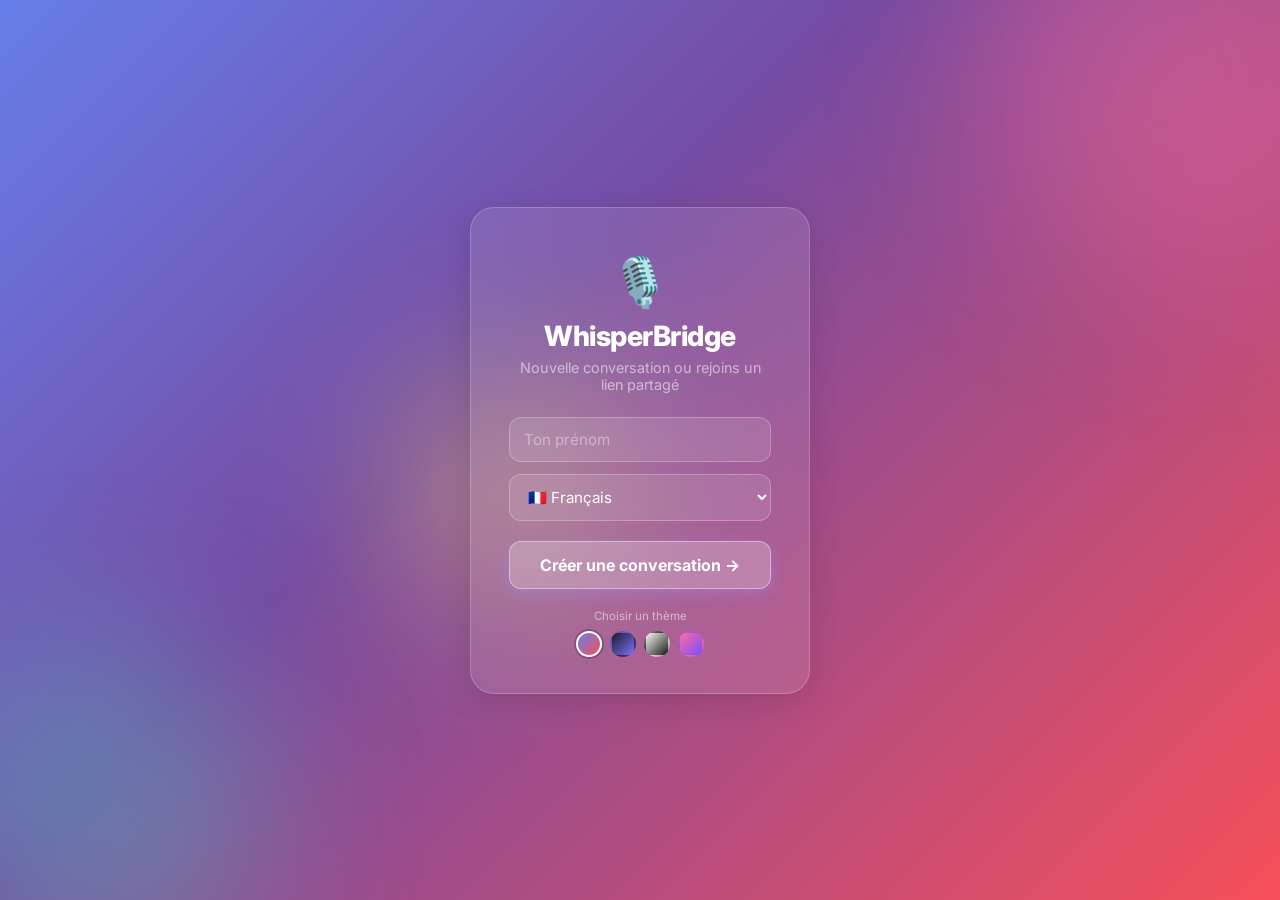
==== commit c12f2b2e: "Ajoute le système de salles : conversations privées et isolées - Chaque conversation a une URL uniqu" ====
--- a/static/index.html
+++ b/static/index.html
@@ -3,7 +3,7 @@
 <head>
   <meta charset="UTF-8" />
   <meta name="viewport" content="width=device-width, initial-scale=1.0" />
-  <title>🌍 Projet Olivia</title>
+  <title>🎙️ WhisperBridge</title>
   <link rel="preconnect" href="https://fonts.googleapis.com">
   <link rel="preconnect" href="https://fonts.gstatic.com" crossorigin>
   <link href="https://fonts.googleapis.com/css2?family=Inter:wght@400;500;600;700&family=DM+Sans:wght@400;500;600;700&family=Nunito:wght@400;600;700;800&display=swap" rel="stylesheet">
@@ -21,9 +21,9 @@
   <!-- ── Écran de connexion ── -->
   <div id="screen-select">
     <div class="select-card">
-      <div class="app-logo">🌍</div>
-      <h1>Projet Olivia</h1>
-      <p>Entre ton prénom et ta langue</p>
+      <div class="app-logo">🎙️</div>
+      <h1>WhisperBridge</h1>
+      <p id="room-label">Entre ton prénom et ta langue</p>
 
       <div class="form-group">
         <input id="input-name" type="text" placeholder="Ton prénom" maxlength="20" autocomplete="off"
@@ -43,7 +43,7 @@
         </select>
       </div>
 
-      <button class="btn-join" onclick="connectUser()">Rejoindre →</button>
+      <button class="btn-join" onclick="connectUser()" id="btn-join">Rejoindre →</button>
 
       <div class="theme-picker-label">Choisir un thème</div>
       <div class="theme-picker">
@@ -59,8 +59,8 @@
   <div id="screen-chat" class="hidden">
     <header>
       <div class="header-left">
-        <div class="header-logo-box">🌍</div>
-        <div class="header-title">Projet Olivia</div>
+        <div class="header-logo-box">🎙️</div>
+        <div class="header-title">WhisperBridge</div>
       </div>
       <div class="header-right">
         <div id="header-users" class="header-users"></div>
@@ -91,6 +91,9 @@
         <button id="btn-tts" onclick="toggleTTS()" title="Lecture vocale">🔊</button>
       </div>
       <div class="footer-hint">🤖 Auto · 🎤 Maintenir pour parler · 🔊 Lecture vocale</div>
+      <div class="footer-hint" style="margin-top:4px">
+        <button id="btn-share" onclick="shareRoom()" title="Partager le lien de cette conversation">🔗 Partager le lien</button>
+      </div>
     </footer>
   </div>
 
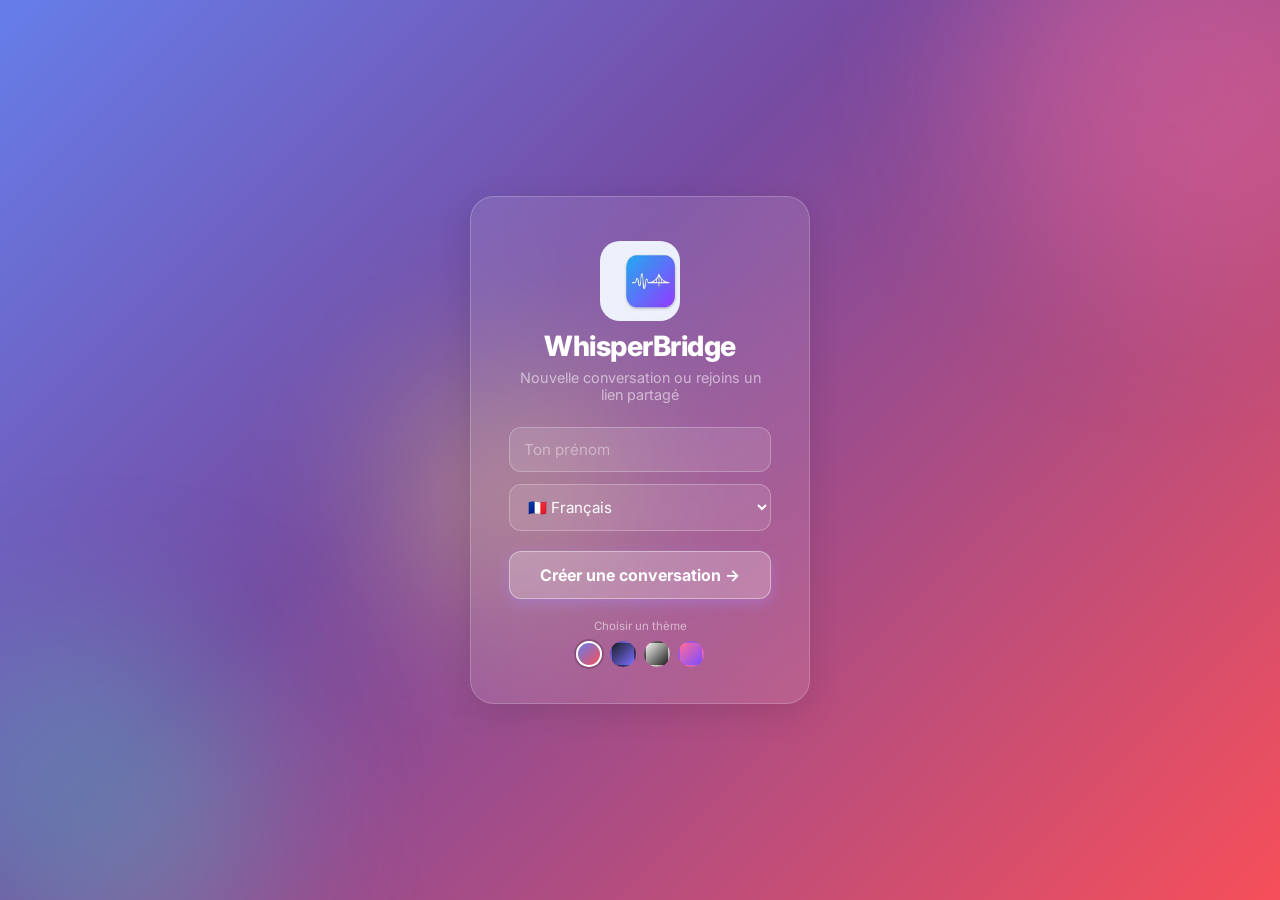
==== commit 22bcf839: "Remplace l'emoji par le vrai logo WhisperBridge (pont + ondes) Co-Authored-By: Claude Sonnet 4.6 <no" ====
--- a/static/index.html
+++ b/static/index.html
@@ -3,7 +3,8 @@
 <head>
   <meta charset="UTF-8" />
   <meta name="viewport" content="width=device-width, initial-scale=1.0" />
-  <title>🎙️ WhisperBridge</title>
+  <title>WhisperBridge</title>
+  <link rel="icon" type="image/png" href="/static/favicon.png" />
   <link rel="preconnect" href="https://fonts.googleapis.com">
   <link rel="preconnect" href="https://fonts.gstatic.com" crossorigin>
   <link href="https://fonts.googleapis.com/css2?family=Inter:wght@400;500;600;700&family=DM+Sans:wght@400;500;600;700&family=Nunito:wght@400;600;700;800&display=swap" rel="stylesheet">
@@ -21,7 +22,7 @@
   <!-- ── Écran de connexion ── -->
   <div id="screen-select">
     <div class="select-card">
-      <div class="app-logo">🎙️</div>
+      <div class="app-logo"><img src="/static/logo.png" alt="WhisperBridge" /></div>
       <h1>WhisperBridge</h1>
       <p id="room-label">Entre ton prénom et ta langue</p>
 
@@ -59,7 +60,7 @@
   <div id="screen-chat" class="hidden">
     <header>
       <div class="header-left">
-        <div class="header-logo-box">🎙️</div>
+        <div class="header-logo-box"><img src="/static/logo.png" alt="WhisperBridge" /></div>
         <div class="header-title">WhisperBridge</div>
       </div>
       <div class="header-right">
--- a/static/style.css
+++ b/static/style.css
@@ -286,8 +286,14 @@
 }
 
 .app-logo {
-  font-size: 3rem;
   margin-bottom: 8px;
+}
+.app-logo img {
+  width: 80px;
+  height: 80px;
+  border-radius: 20px;
+  display: block;
+  margin: 0 auto;
 }
 [data-theme="dark"] .app-logo-inner,
 [data-theme="vivid"] .app-logo-inner {
@@ -404,10 +410,15 @@
 .header-logo-box {
   width: 34px; height: 34px;
   border-radius: 10px;
-  background: var(--btn-mic);
   display: flex; align-items: center; justify-content: center;
-  font-size: 1.1rem;
   flex-shrink: 0;
+  overflow: hidden;
+}
+.header-logo-box img {
+  width: 34px;
+  height: 34px;
+  object-fit: cover;
+  border-radius: 10px;
 }
 
 .header-title {
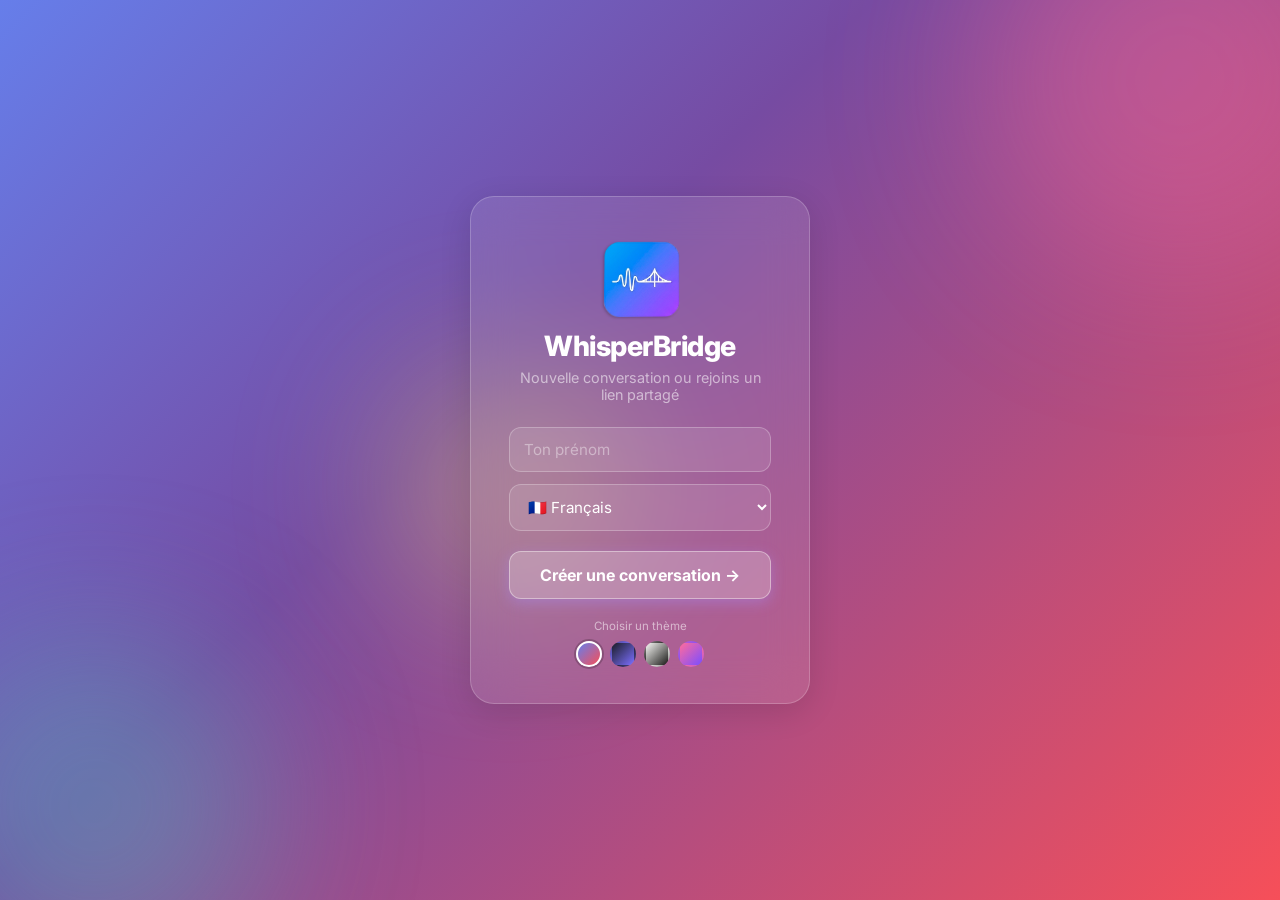
==== commit 3690945c: "Met à jour le logo et favicons de l'app avec les vrais visuels WhisperBridge Co-Authored-By: Claude " ====
--- a/static/index.html
+++ b/static/index.html
@@ -4,7 +4,8 @@
   <meta charset="UTF-8" />
   <meta name="viewport" content="width=device-width, initial-scale=1.0" />
   <title>WhisperBridge</title>
-  <link rel="icon" type="image/png" href="/static/favicon.png" />
+  <link rel="icon" type="image/png" sizes="32x32" href="/static/favicon_32x32.png" />
+  <link rel="icon" type="image/png" sizes="16x16" href="/static/favicon_16x16.png" />
   <link rel="preconnect" href="https://fonts.googleapis.com">
   <link rel="preconnect" href="https://fonts.gstatic.com" crossorigin>
   <link href="https://fonts.googleapis.com/css2?family=Inter:wght@400;500;600;700&family=DM+Sans:wght@400;500;600;700&family=Nunito:wght@400;600;700;800&display=swap" rel="stylesheet">
--- a/static/style.css
+++ b/static/style.css
@@ -291,7 +291,6 @@
 .app-logo img {
   width: 80px;
   height: 80px;
-  border-radius: 20px;
   display: block;
   margin: 0 auto;
 }
@@ -409,16 +408,13 @@
 
 .header-logo-box {
   width: 34px; height: 34px;
-  border-radius: 10px;
   display: flex; align-items: center; justify-content: center;
   flex-shrink: 0;
-  overflow: hidden;
 }
 .header-logo-box img {
   width: 34px;
   height: 34px;
-  object-fit: cover;
-  border-radius: 10px;
+  object-fit: contain;
 }
 
 .header-title {
